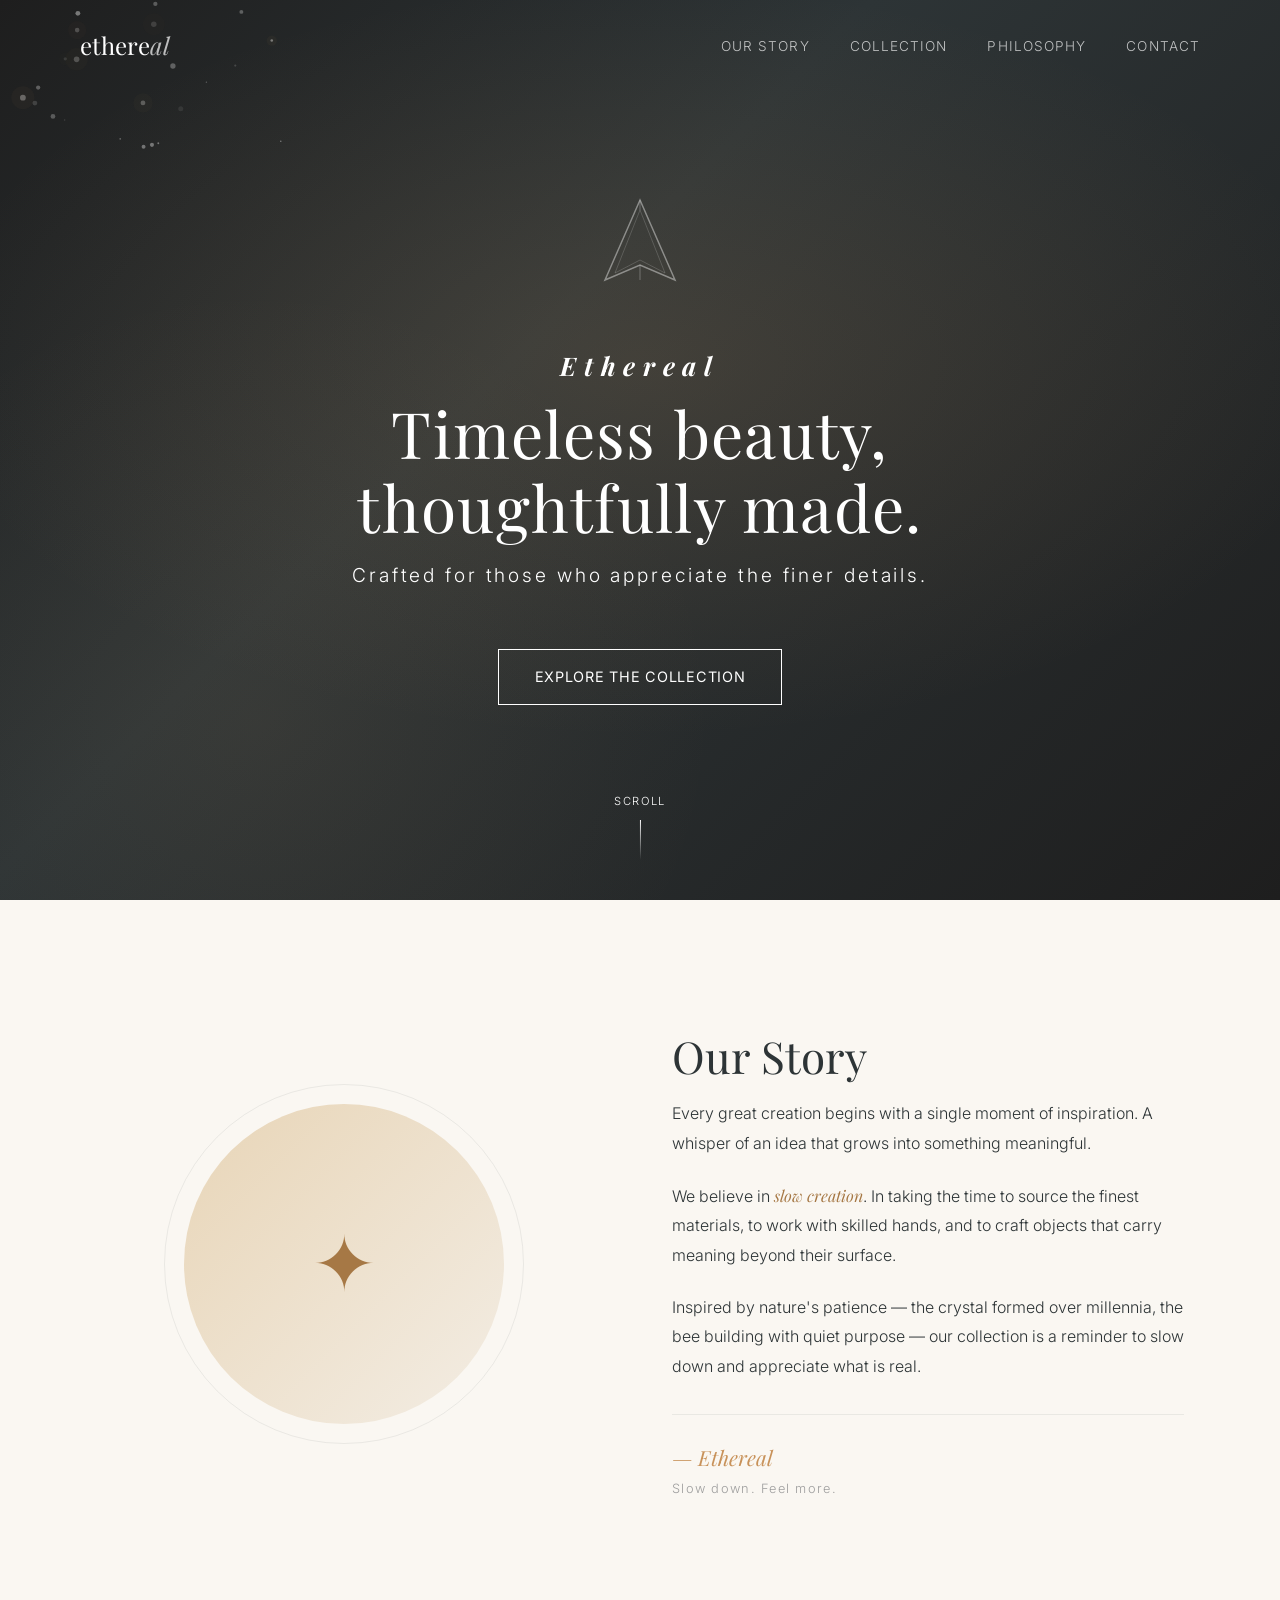
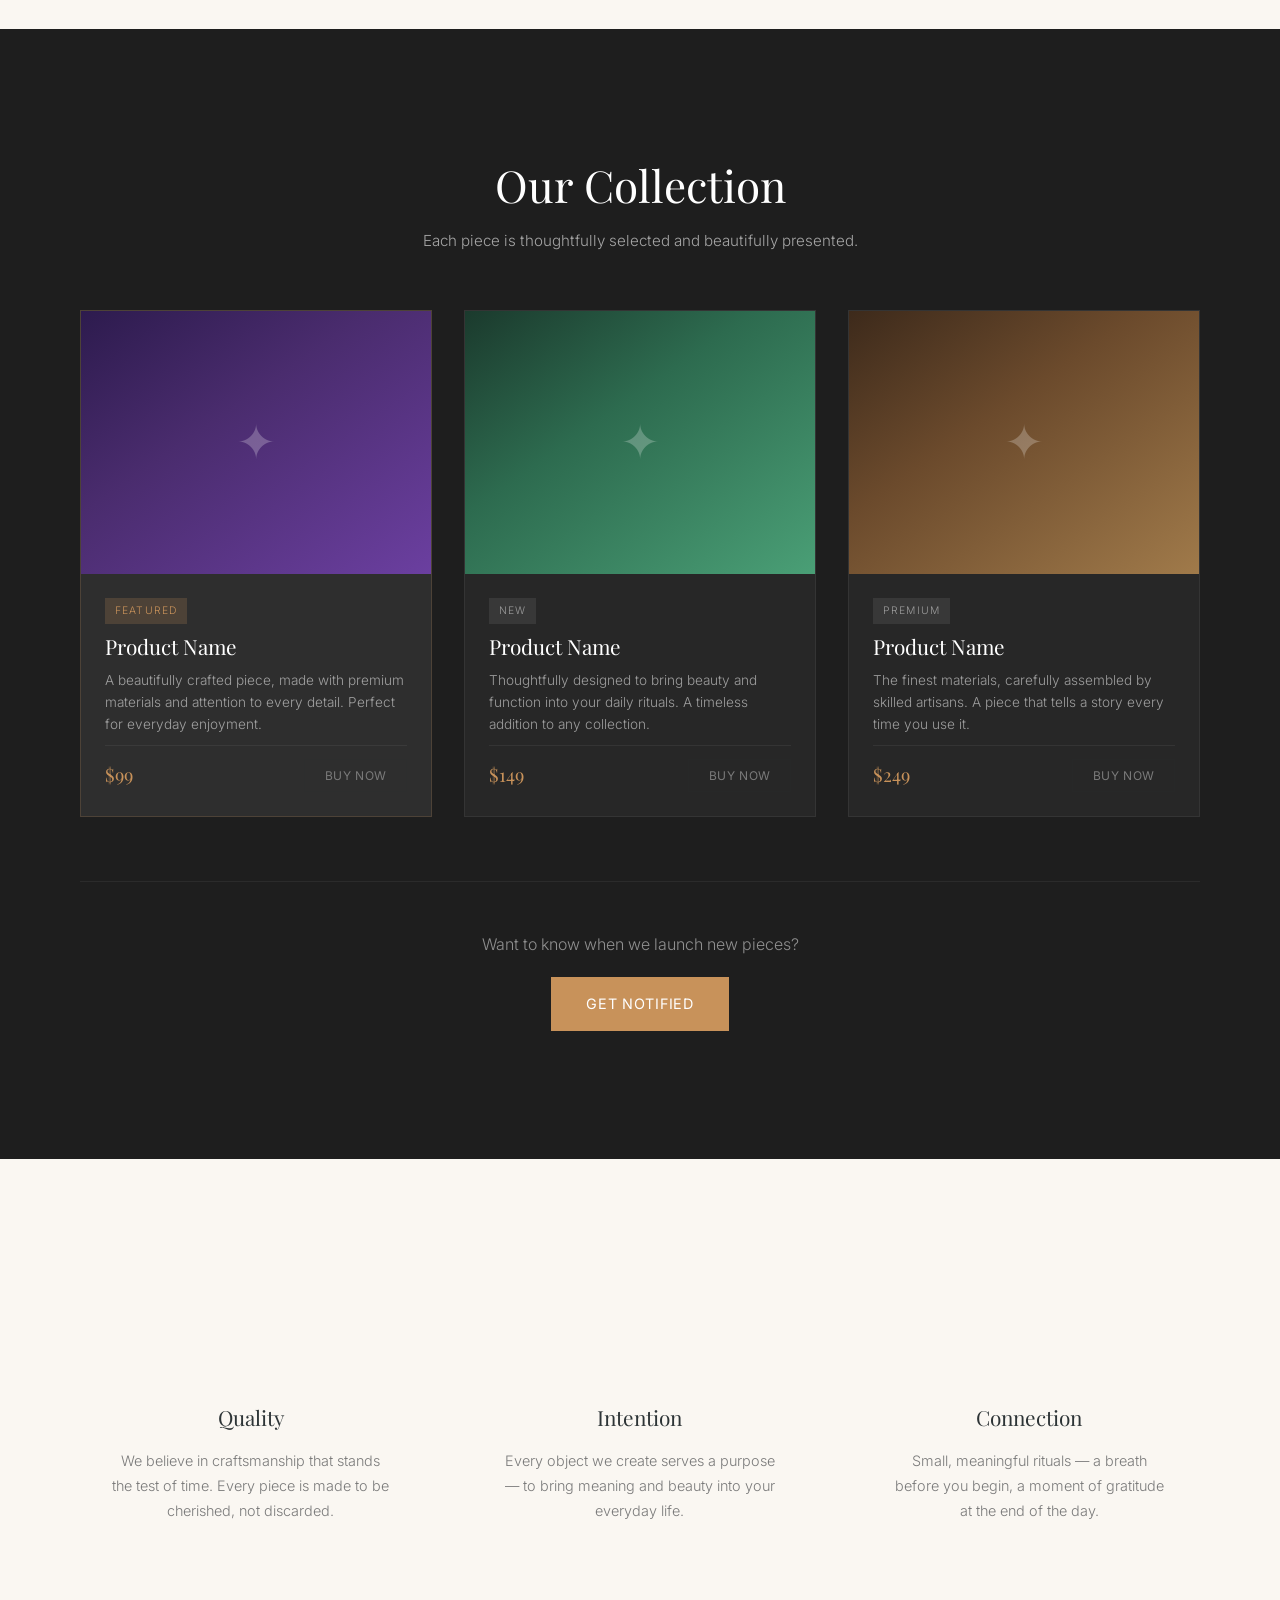
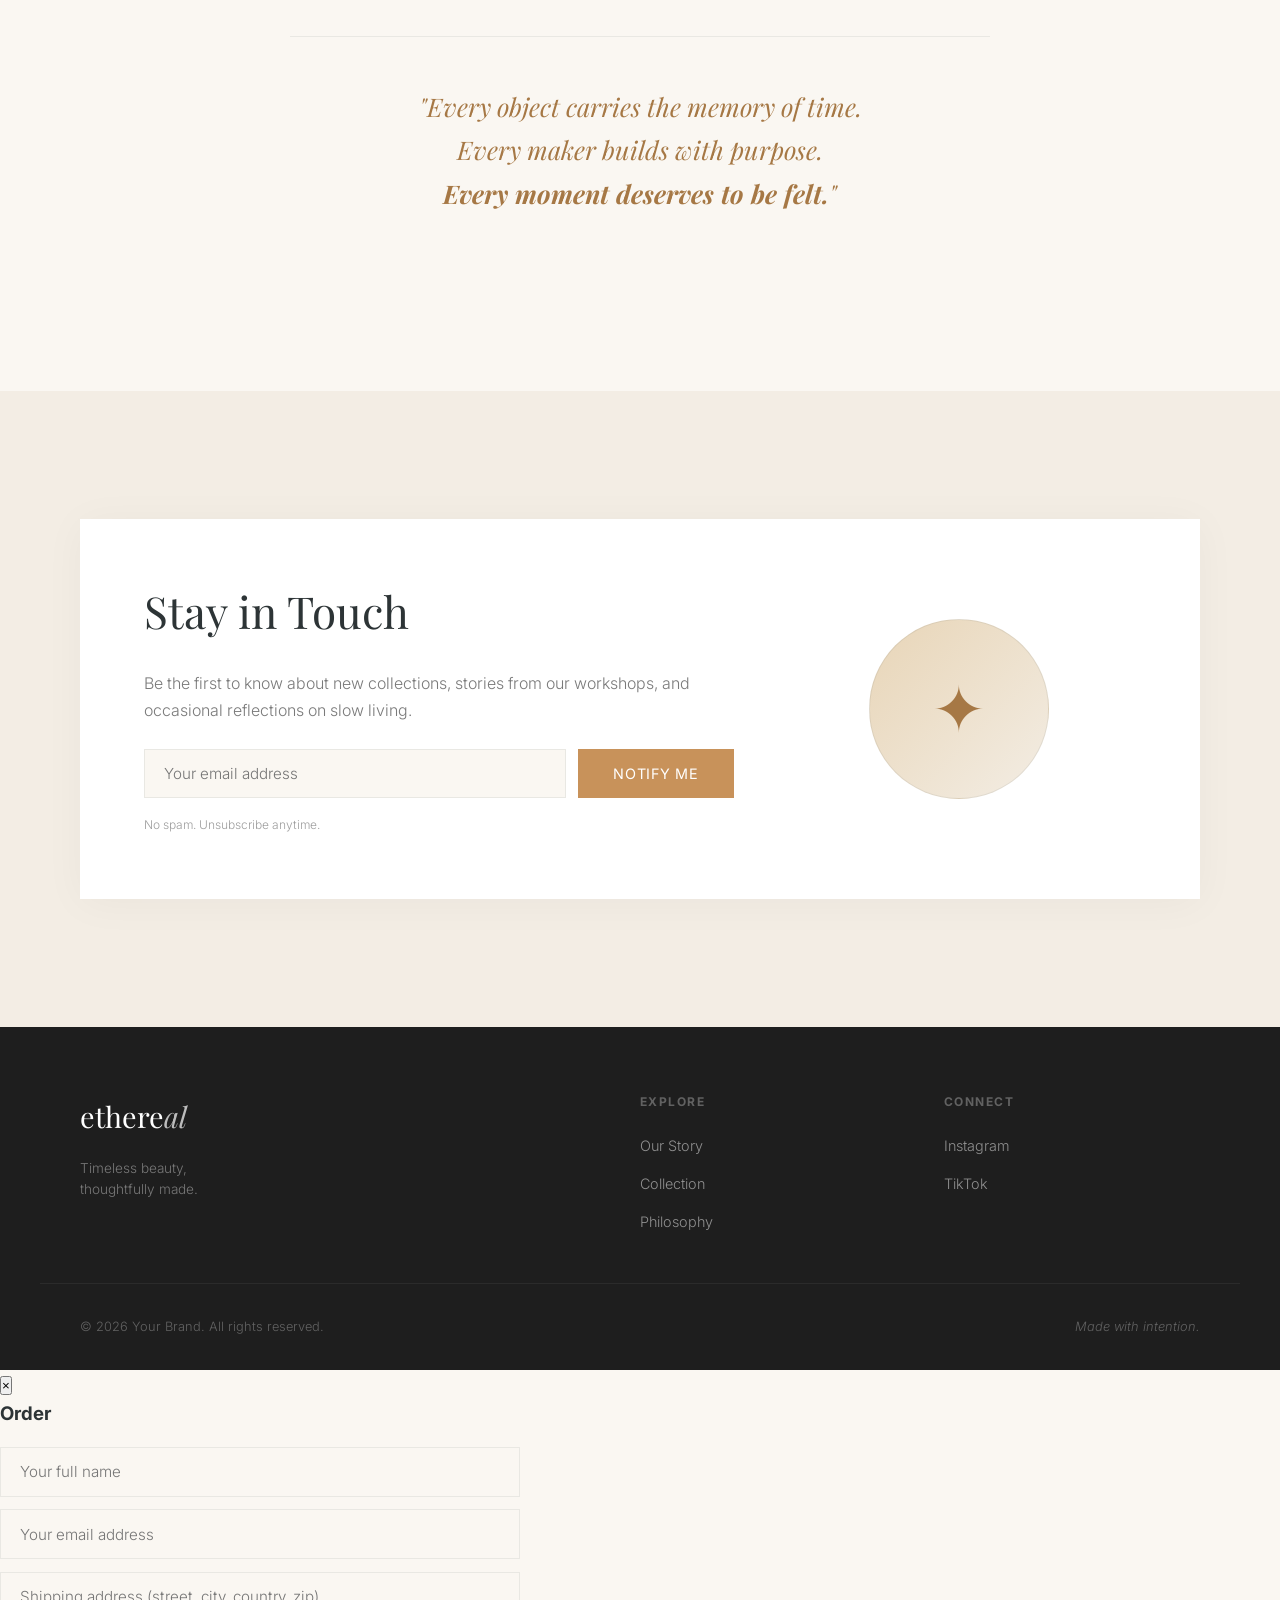
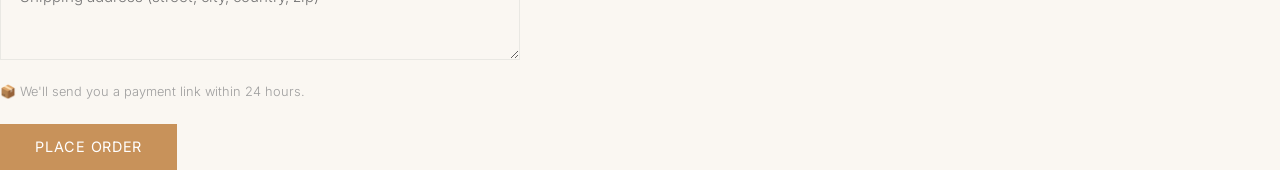
==== index.html @ 5b74b5a1 "Initial commit: Ethereal brand template - Premium single-page HTML template for mindful/luxury brand" ====
<!DOCTYPE html>
<!--
╔══════════════════════════════════════════════════════════════╗
║  ETHEREAL — Premium Brand Template                          ║
║  Design: Minimalist · Warm · Natural · Premium              ║
║  Animations: Floating particles · Reveal on scroll          ║
║              SVG stroke draw · Breathing glow                ║
║                                                              ║
║  HOW TO CUSTOMIZE:                                            ║
║  1. Open css/style.css → edit the :root variables           ║
║  2. Search "CUSTOMIZE" in this file for brand text          ║
║  3. Replace images in images/ directory                     ║
║  4. Deploy to any static host (GitHub Pages, Netlify, etc.) ║
║                                                              ║
║  Full documentation: documentation.html                      ║
╚══════════════════════════════════════════════════════════════╝
-->
<html lang="en">
<head>
  <meta charset="UTF-8" />
  <meta name="viewport" content="width=device-width, initial-scale=1.0" />
  <!-- ===== CUSTOMIZE: Meta ===== -->
  <meta name="description" content="Ethereal — Premium brand template for mindful, luxury, and lifestyle brands." />
  <title>Ethereal — Premium Brand Template</title>
  <link rel="preconnect" href="https://fonts.googleapis.com" />
  <link rel="preconnect" href="https://fonts.gstatic.com" crossorigin />
  <link href="https://fonts.googleapis.com/css2?family=Playfair+Display:ital,wght@0,400;0,600;1,400&family=Inter:wght@300;400;500&display=swap" rel="stylesheet" />
  <link rel="stylesheet" href="css/style.css" />
</head>
<body>

  <!-- ==================== NAV ==================== -->
  <nav class="nav" id="nav">
    <div class="nav__inner container">
      <!-- CUSTOMIZE: Brand name -->
      <a href="#" class="nav__logo">ethere<span class="nav__logo--ee">al</span></a>
      <button class="nav__toggle" id="navToggle" aria-label="Menu">
        <span></span><span></span><span></span>
      </button>
      <ul class="nav__links" id="navLinks">
        <!-- CUSTOMIZE: Nav links -->
        <li><a href="#story">Our Story</a></li>
        <li><a href="#products">Collection</a></li>
        <li><a href="#philosophy">Philosophy</a></li>
        <li><a href="#contact">Contact</a></li>
      </ul>
    </div>
  </nav>

  <!-- ==================== HERO ==================== -->
  <section class="hero" id="hero">
    <div class="hero__bg"></div>
    <canvas class="hero__particles" id="heroParticles"></canvas>
    <div class="hero__content container">
      <!-- CUSTOMIZE: Hero icon (SVG or emoji) -->
      <div class="hero__icon">
        <svg viewBox="0 0 80 100" width="80" height="100">
          <polygon points="40,5 75,85 40,70 5,85" fill="none" stroke="currentColor" stroke-width="1.5" opacity="0.6"/>
          <polygon points="40,15 65,78 40,65 15,78" fill="none" stroke="currentColor" stroke-width="0.8" opacity="0.3"/>
          <line x1="40" y1="5" x2="40" y2="15" stroke="currentColor" stroke-width="1" opacity="0.4"/>
          <line x1="40" y1="70" x2="40" y2="85" stroke="currentColor" stroke-width="1" opacity="0.4"/>
        </svg>
      </div>
      <h1 class="hero__title">
        <!-- CUSTOMIZE: Hero text -->
        <span class="hero__title--small">Ethereal</span>
        <span class="hero__title--large">Timeless beauty,<br/>thoughtfully made.</span>
        <span class="hero__title--sub">Crafted for those who appreciate the finer details.</span>
      </h1>
      <a href="#products" class="btn btn--outline hero__cta">Explore the collection</a>
    </div>
    <div class="hero__scroll">
      <span>Scroll</span>
      <div class="hero__scroll-line"></div>
    </div>
  </section>

  <!-- ==================== STORY ==================== -->
  <section class="story" id="story">
    <div class="container">
      <div class="story__grid">
        <div class="story__visual">
          <div class="story__shape">
            <div class="story__shape-inner">
              <span class="story__icon">✦</span>
            </div>
          </div>
        </div>
        <div class="story__text">
          <!-- CUSTOMIZE: Story section -->
          <h2 class="section-title">Our Story</h2>
          <p class="story__p">
            Every great creation begins with a single moment of inspiration.
            A whisper of an idea that grows into something meaningful.
          </p>
          <p class="story__p">
            We believe in <em>slow creation</em>. In taking the time to
            source the finest materials, to work with skilled hands, and
            to craft objects that carry meaning beyond their surface.
          </p>
          <p class="story__p">
            Inspired by nature's patience — the crystal formed over millennia,
            the bee building with quiet purpose — our collection is a
            reminder to slow down and appreciate what is real.
          </p>
          <div class="story__signature">
            <span class="story__sig-text">— Ethereal</span>
            <span class="story__sig-sub">Slow down. Feel more.</span>
          </div>
        </div>
      </div>
    </div>
  </section>

  <!-- ==================== PRODUCTS / COLLECTION ==================== -->
  <section class="products" id="products">
    <div class="container">
      <div class="products__header">
        <h2 class="section-title section-title--light">Our Collection</h2>
        <p class="products__intro">
          Each piece is thoughtfully selected and beautifully presented.
        </p>
      </div>

      <div class="products__grid">
        <!-- ===== CUSTOMIZE: Products ===== -->
        <!-- Product 1 -->
        <article class="product-card product-card--featured">
          <div class="product-card__visual">
            <div class="product-card__placeholder product-card__placeholder--1">
              <span class="product-card__placeholder-icon">✦</span>
            </div>
          </div>
          <div class="product-card__body">
            <span class="product-card__tag product-card__tag--featured">Featured</span>
            <h3 class="product-card__title">Product Name</h3>
            <p class="product-card__desc">
              A beautifully crafted piece, made with premium materials
              and attention to every detail. Perfect for everyday enjoyment.
            </p>
            <div class="product-card__footer">
              <span class="product-card__price">$99</span>
              <button class="btn btn--small btn--ghost buy-btn">Buy Now</button>
            </div>
          </div>
        </article>

        <!-- Product 2 -->
        <article class="product-card">
          <div class="product-card__visual">
            <div class="product-card__placeholder product-card__placeholder--2">
              <span class="product-card__placeholder-icon">✦</span>
            </div>
          </div>
          <div class="product-card__body">
            <span class="product-card__tag">New</span>
            <h3 class="product-card__title">Product Name</h3>
            <p class="product-card__desc">
              Thoughtfully designed to bring beauty and function
              into your daily rituals. A timeless addition to any collection.
            </p>
            <div class="product-card__footer">
              <span class="product-card__price">$149</span>
              <button class="btn btn--small btn--ghost buy-btn">Buy Now</button>
            </div>
          </div>
        </article>

        <!-- Product 3 -->
        <article class="product-card">
          <div class="product-card__visual">
            <div class="product-card__placeholder product-card__placeholder--3">
              <span class="product-card__placeholder-icon">✦</span>
            </div>
          </div>
          <div class="product-card__body">
            <span class="product-card__tag">Premium</span>
            <h3 class="product-card__title">Product Name</h3>
            <p class="product-card__desc">
              The finest materials, carefully assembled by skilled artisans.
              A piece that tells a story every time you use it.
            </p>
            <div class="product-card__footer">
              <span class="product-card__price">$249</span>
              <button class="btn btn--small btn--ghost buy-btn">Buy Now</button>
            </div>
          </div>
        </article>
      </div>

      <div class="products__cta">
        <p>Want to know when we launch new pieces?</p>
        <a href="#contact" class="btn btn--primary">Get notified</a>
      </div>
    </div>
  </section>

  <!-- ==================== PHILOSOPHY ==================== -->
  <section class="philosophy" id="philosophy">
    <div class="container">
      <div class="philosophy__grid">
        <!-- CUSTOMIZE: Philosophy items -->
        <div class="philosophy__item">
          <div class="philosophy__icon">
            <svg viewBox="0 0 48 48" width="48" height="48">
              <circle cx="24" cy="24" r="20" fill="none" stroke="currentColor" stroke-width="1"/>
              <path d="M24 12v12l8 8" fill="none" stroke="currentColor" stroke-width="1.5" stroke-linecap="round"/>
            </svg>
          </div>
          <h3 class="philosophy__title">Quality</h3>
          <p class="philosophy__text">
            We believe in craftsmanship that stands the test of time.
            Every piece is made to be cherished, not discarded.
          </p>
        </div>
        <div class="philosophy__item">
          <div class="philosophy__icon">
            <svg viewBox="0 0 48 48" width="48" height="48">
              <path d="M24 8C16 8 12 14 12 20c0 8 12 20 12 20s12-12 12-20c0-6-4-12-12-12z" fill="none" stroke="currentColor" stroke-width="1.5"/>
              <circle cx="24" cy="20" r="4" fill="none" stroke="currentColor" stroke-width="1"/>
            </svg>
          </div>
          <h3 class="philosophy__title">Intention</h3>
          <p class="philosophy__text">
            Every object we create serves a purpose — to bring meaning
            and beauty into your everyday life.
          </p>
        </div>
        <div class="philosophy__item">
          <div class="philosophy__icon">
            <svg viewBox="0 0 48 48" width="48" height="48">
              <path d="M12 36c0-6 4-10 12-18S36 18 36 24" fill="none" stroke="currentColor" stroke-width="1.5" stroke-linecap="round"/>
              <path d="M28 36h8v-8" fill="none" stroke="currentColor" stroke-width="1.5" stroke-linecap="round" stroke-linejoin="round"/>
            </svg>
          </div>
          <h3 class="philosophy__title">Connection</h3>
          <p class="philosophy__text">
            Small, meaningful rituals — a breath before you begin,
            a moment of gratitude at the end of the day.
          </p>
        </div>
      </div>

      <div class="philosophy__quote">
        <blockquote>
          "Every object carries the memory of time.<br/>
          Every maker builds with purpose.<br/>
          <strong>Every moment deserves to be felt.</strong>"
        </blockquote>
      </div>
    </div>
  </section>

  <!-- ==================== CONTACT ==================== -->
  <section class="contact" id="contact">
    <div class="container">
      <div class="contact__card">
        <div class="contact__content">
          <!-- CUSTOMIZE: Contact text -->
          <h2 class="section-title">Stay in Touch</h2>
          <p class="contact__text">
            Be the first to know about new collections, stories from our
            workshops, and occasional reflections on slow living.
          </p>
          <form class="contact__form" id="waitlistForm">
            <input
              type="email"
              id="emailInput"
              class="contact__input"
              placeholder="Your email address"
              required
              aria-label="Email address"
            />
            <button type="submit" class="btn btn--primary contact__btn">Notify me</button>
          </form>
          <p class="contact__privacy">
            No spam. Unsubscribe anytime.
          </p>
          <div class="contact__success" id="successMsg">
            Thank you! We'll be in touch.
          </div>
        </div>
        <div class="contact__visual">
          <div class="contact__circle"></div>
          <span class="contact__icon">✦</span>
        </div>
      </div>
    </div>
  </section>

  <!-- ==================== FOOTER ==================== -->
  <footer class="footer">
    <div class="container footer__inner">
      <div class="footer__brand">
        <!-- CUSTOMIZE: Footer brand -->
        <a href="#" class="nav__logo">ethere<span class="nav__logo--ee">al</span></a>
        <p class="footer__tagline">Timeless beauty,<br/>thoughtfully made.</p>
      </div>
      <div class="footer__links">
        <h4 class="footer__heading">Explore</h4>
        <ul>
          <li><a href="#story">Our Story</a></li>
          <li><a href="#products">Collection</a></li>
          <li><a href="#philosophy">Philosophy</a></li>
        </ul>
      </div>
      <div class="footer__social">
        <h4 class="footer__heading">Connect</h4>
        <ul>
          <li><a href="#" target="_blank">Instagram</a></li>
          <li><a href="#" target="_blank">TikTok</a></li>
        </ul>
      </div>
    </div>
    <div class="footer__bottom container">
      <p>&copy; 2026 Your Brand. All rights reserved.</p>
      <p class="footer__credit">Made with intention.</p>
    </div>
  </footer>

  <!-- Cursor glow (desktop only) -->
  <div class="cursor-glow" id="cursorGlow"></div>

  <script src="js/main.js"></script>
</body>
</html>
---- css/style.css ----
/* ============================================================
   ETHEREAL — Premium Brand Template
   Design: Minimalist · Warm · Natural · Premium
   ============================================================ */

/* ---------- Custom Properties ---------- */
:root {
  /* ===== CUSTOMIZE: Brand Colors ===== */
  --color-bg: #FAF7F2;
  --color-bg-alt: #F3EDE4;
  --color-bg-dark: #1E1E1E;
  --color-text: #2D3436;
  --color-text-light: #7A7A7A;
  --color-text-muted: #9E9E9E;
  --color-accent: #C8925A;
  --color-accent-light: #E8D5B7;
  --color-accent-dark: #A67845;
  --color-border: rgba(45, 52, 54, 0.08);
  --color-card-bg: #FFFFFF;

  /* ===== CUSTOMIZE: Typography ===== */
  --font-serif: 'Playfair Display', Georgia, serif;
  --font-sans: 'Inter', -apple-system, BlinkMacSystemFont, sans-serif;

  /* Spacing */
  --section-pad: clamp(4rem, 10vw, 8rem);

  /* Transitions */
  --ease-out: cubic-bezier(0.22, 1, 0.36, 1);
  --duration-slow: 0.8s;
  --duration-med: 0.5s;
}

/* ---------- Reset ---------- */
*, *::before, *::after {
  margin: 0;
  padding: 0;
  box-sizing: border-box;
}

html {
  scroll-behavior: smooth;
  -webkit-font-smoothing: antialiased;
  -moz-osx-font-smoothing: grayscale;
}

body {
  font-family: var(--font-sans);
  font-weight: 300;
  font-size: clamp(1rem, 1.1vw, 1.125rem);
  line-height: 1.75;
  color: var(--color-text);
  background: var(--color-bg);
  overflow-x: hidden;
}

img { max-width: 100%; display: block; }
a { color: inherit; text-decoration: none; }
ul { list-style: none; }

::selection {
  background: var(--color-accent-light);
  color: var(--color-text);
}

/* ---------- Container ---------- */
.container {
  width: 100%;
  max-width: 1200px;
  margin: 0 auto;
  padding: 0 clamp(1.25rem, 4vw, 2.5rem);
}

/* ---------- Typography ---------- */
.section-title {
  font-family: var(--font-serif);
  font-size: clamp(1.75rem, 3.5vw, 2.75rem);
  font-weight: 400;
  line-height: 1.25;
  margin-bottom: 1rem;
  color: var(--color-text);
}

.section-title--light {
  color: #fff;
}

/* ---------- Buttons ---------- */
.btn {
  display: inline-block;
  font-family: var(--font-sans);
  font-weight: 400;
  font-size: 0.9rem;
  letter-spacing: 0.05em;
  text-transform: uppercase;
  padding: 0.9rem 2.2rem;
  border: none;
  border-radius: 0;
  cursor: pointer;
  transition: all var(--duration-med) var(--ease-out);
  background: transparent;
  color: var(--color-text);
}

.btn--outline {
  border: 1px solid currentColor;
  color: #fff;
}
.btn--outline:hover {
  background: #fff;
  color: var(--color-text);
}

.btn--primary {
  background: var(--color-accent);
  color: #fff;
}
.btn--primary:hover {
  background: var(--color-accent-dark);
}

.btn--small {
  padding: 0.5rem 1.2rem;
  font-size: 0.75rem;
}

.btn--ghost {
  border: 1px solid var(--color-border);
  color: var(--color-text-light);
}
.btn--ghost:hover {
  border-color: var(--color-accent);
  color: var(--color-accent);
}

/* ============================================================
   NAV
   ============================================================ */
.nav {
  position: fixed;
  top: 0;
  left: 0;
  width: 100%;
  z-index: 1000;
  padding: 1.5rem 0;
  transition: background var(--duration-med) var(--ease-out), padding var(--duration-med) var(--ease-out);
}
.nav--scrolled {
  background: rgba(250, 247, 242, 0.92);
  backdrop-filter: blur(12px);
  -webkit-backdrop-filter: blur(12px);
  padding: 0.8rem 0;
  border-bottom: 1px solid var(--color-border);
}

.nav__inner {
  display: flex;
  align-items: center;
  justify-content: space-between;
}

.nav__logo {
  font-family: var(--font-serif);
  font-size: 1.5rem;
  font-weight: 400;
  color: #fff;
  transition: color var(--duration-med) var(--ease-out);
}
.nav--scrolled .nav__logo {
  color: var(--color-text);
}

.nav__logo--ee {
  font-style: italic;
  opacity: 0.7;
}

.nav__toggle {
  display: none;
  flex-direction: column;
  gap: 5px;
  background: none;
  border: none;
  cursor: pointer;
  padding: 4px;
}
.nav__toggle span {
  display: block;
  width: 24px;
  height: 1.5px;
  background: #fff;
  transition: all 0.3s var(--ease-out);
}
.nav--scrolled .nav__toggle span {
  background: var(--color-text);
}

.nav__links {
  display: flex;
  gap: 2.5rem;
}
.nav__links a {
  font-size: 0.85rem;
  letter-spacing: 0.08em;
  text-transform: uppercase;
  color: rgba(255, 255, 255, 0.7);
  transition: color var(--duration-med) var(--ease-out);
  position: relative;
}
.nav__links a::after {
  content: '';
  position: absolute;
  bottom: -4px;
  left: 0;
  width: 0;
  height: 1px;
  background: var(--color-accent);
  transition: width 0.4s var(--ease-out);
}
.nav__links a:hover {
  color: #fff;
}
.nav__links a:hover::after {
  width: 100%;
}
.nav--scrolled .nav__links a {
  color: var(--color-text-light);
}
.nav--scrolled .nav__links a:hover {
  color: var(--color-text);
}

/* ============================================================
   HERO
   ============================================================ */
.hero {
  position: relative;
  height: 100vh;
  min-height: 600px;
  display: flex;
  align-items: center;
  justify-content: center;
  color: #fff;
  overflow: hidden;
}

.hero__bg {
  position: absolute;
  inset: 0;
  background:
    radial-gradient(ellipse 80% 60% at 50% 40%, rgba(200, 146, 90, 0.15) 0%, transparent 70%),
    radial-gradient(ellipse 60% 80% at 20% 80%, rgba(200, 146, 90, 0.08) 0%, transparent 60%),
    linear-gradient(135deg, #1E1E1E 0%, #2D3436 40%, #1E1E1E 100%);
  z-index: 0;
}

.hero__bg::before {
  content: '';
  position: absolute;
  inset: 0;
  background:
    radial-gradient(1px 1px at 20% 30%, rgba(255,255,255,0.15) 50%, transparent 50%),
    radial-gradient(1px 1px at 70% 20%, rgba(255,255,255,0.1) 50%, transparent 50%),
    radial-gradient(1px 1px at 40% 70%, rgba(255,255,255,0.1) 50%, transparent 50%),
    radial-gradient(1px 1px at 80% 60%, rgba(255,255,255,0.08) 50%, transparent 50%),
    radial-gradient(1px 1px at 10% 85%, rgba(255,255,255,0.08) 50%, transparent 50%);
  background-size: 200px 200px;
}

.hero__content {
  position: relative;
  z-index: 1;
  text-align: center;
  display: flex;
  flex-direction: column;
  align-items: center;
  gap: 1.5rem;
}

.hero__icon {
  margin-bottom: 1rem;
  opacity: 0.7;
  animation: float 6s ease-in-out infinite;
}

@keyframes float {
  0%, 100% { transform: translateY(0); }
  50% { transform: translateY(-12px); }
}

.hero__title {
  display: flex;
  flex-direction: column;
  align-items: center;
  gap: 0.5rem;
}

.hero__title--small {
  font-family: var(--font-serif);
  font-size: clamp(1.2rem, 2vw, 1.8rem);
  font-style: italic;
  opacity: 0.6;
  letter-spacing: 0.3em;
}

.hero__title--large {
  font-family: var(--font-serif);
  font-size: clamp(2rem, 5vw, 4rem);
  font-weight: 400;
  line-height: 1.15;
  letter-spacing: 0.02em;
}

.hero__title--sub {
  font-size: clamp(1rem, 1.5vw, 1.2rem);
  font-weight: 300;
  opacity: 0.6;
  letter-spacing: 0.15em;
  margin-top: 0.5rem;
}

.hero__cta {
  margin-top: 2rem;
}

.hero__scroll {
  position: absolute;
  bottom: 2.5rem;
  left: 50%;
  transform: translateX(-50%);
  display: flex;
  flex-direction: column;
  align-items: center;
  gap: 0.5rem;
  font-size: 0.7rem;
  letter-spacing: 0.15em;
  text-transform: uppercase;
  opacity: 0.4;
}

.hero__scroll-line {
  width: 1px;
  height: 40px;
  background: linear-gradient(to bottom, #fff, transparent);
  animation: scrollPulse 2s ease-in-out infinite;
}

@keyframes scrollPulse {
  0%, 100% { opacity: 1; }
  50% { opacity: 0.3; }
}

/* ============================================================
   STORY
   ============================================================ */
.story {
  padding: var(--section-pad) 0;
  background: var(--color-bg);
}

.story__grid {
  display: grid;
  grid-template-columns: 1fr 1fr;
  gap: 4rem;
  align-items: center;
}

.story__visual {
  display: flex;
  justify-content: center;
  align-items: center;
}

.story__shape {
  width: clamp(200px, 25vw, 320px);
  height: clamp(200px, 25vw, 320px);
  border-radius: 50%;
  background: linear-gradient(135deg, var(--color-accent-light), var(--color-bg-alt));
  display: flex;
  align-items: center;
  justify-content: center;
  position: relative;
}

.story__shape::before {
  content: '';
  position: absolute;
  inset: -20px;
  border-radius: 50%;
  border: 1px solid var(--color-border);
}

.story__shape-inner {
  text-align: center;
}

.story__icon {
  font-size: clamp(4rem, 6vw, 6rem);
  display: block;
  animation: float 5s ease-in-out infinite;
  color: var(--color-accent-dark);
}

.story__text {
  padding-right: 1rem;
}

.story__p {
  margin-bottom: 1.4rem;
  font-weight: 300;
  line-height: 1.85;
  color: var(--color-text);
}

.story__p em {
  font-family: var(--font-serif);
  font-style: italic;
  color: var(--color-accent-dark);
}

.story__signature {
  margin-top: 2rem;
  padding-top: 1.5rem;
  border-top: 1px solid var(--color-border);
  display: flex;
  flex-direction: column;
  gap: 0.2rem;
}

.story__sig-text {
  font-family: var(--font-serif);
  font-size: 1.3rem;
  font-style: italic;
  color: var(--color-accent);
}

.story__sig-sub {
  font-size: 0.8rem;
  color: var(--color-text-muted);
  letter-spacing: 0.1em;
}

/* ============================================================
   PRODUCTS / COLLECTION
   ============================================================ */
.products {
  padding: var(--section-pad) 0;
  background: var(--color-bg-dark);
  color: #fff;
}

.products__header {
  text-align: center;
  margin-bottom: 3.5rem;
}

.products__intro {
  max-width: 520px;
  margin: 0 auto;
  font-weight: 300;
  color: rgba(255,255,255,0.6);
  font-size: clamp(0.95rem, 1.1vw, 1.05rem);
}

.products__grid {
  display: grid;
  grid-template-columns: repeat(3, 1fr);
  gap: 2rem;
}

/* ---------- Product Card ---------- */
.product-card {
  background: rgba(255, 255, 255, 0.04);
  border: 1px solid rgba(255, 255, 255, 0.06);
  transition: transform 0.6s var(--ease-out), box-shadow 0.6s var(--ease-out);
  display: flex;
  flex-direction: column;
}

.product-card:hover {
  transform: translateY(-6px);
  box-shadow: 0 20px 60px rgba(0, 0, 0, 0.3);
}

.product-card--featured {
  background: rgba(255, 255, 255, 0.07);
  border-color: rgba(200, 146, 90, 0.2);
}

.product-card__visual {
  position: relative;
  aspect-ratio: 4 / 3;
  overflow: hidden;
  display: flex;
  align-items: center;
  justify-content: center;
}
.product-card__visual img {
  width: 100%;
  height: 100%;
  object-fit: cover;
  transition: transform 0.6s var(--ease-out), filter 0.6s var(--ease-out);
}
.product-card:hover .product-card__visual img {
  transform: scale(1.08);
  filter: brightness(1.05);
}

/* Placeholder gradients when no product image is set */
.product-card__placeholder {
  width: 100%;
  height: 100%;
  display: flex;
  align-items: center;
  justify-content: center;
}
.product-card__placeholder--1 {
  background: linear-gradient(145deg, #2D1B4E 0%, #4A2C6E 40%, #6B3FA0 100%);
}
.product-card__placeholder--2 {
  background: linear-gradient(145deg, #1B3A2D 0%, #2D6B4F 40%, #4A9F76 100%);
}
.product-card__placeholder--3 {
  background: linear-gradient(145deg, #3D2A1B 0%, #6B4A2C 40%, #A07A4A 100%);
}

.product-card__placeholder-icon {
  font-size: 3rem;
  opacity: 0.4;
  color: rgba(255,255,255,0.6);
}

.product-card__body {
  padding: 1.5rem;
  display: flex;
  flex-direction: column;
  gap: 0.6rem;
  flex: 1;
}

.product-card__tag {
  display: inline-block;
  font-size: 0.65rem;
  letter-spacing: 0.12em;
  text-transform: uppercase;
  padding: 0.25rem 0.6rem;
  background: rgba(255,255,255,0.08);
  color: rgba(255,255,255,0.5);
  align-self: flex-start;
}

.product-card__tag--featured {
  background: rgba(200, 146, 90, 0.2);
  color: var(--color-accent);
}

.product-card__title {
  font-family: var(--font-serif);
  font-size: 1.3rem;
  font-weight: 400;
  line-height: 1.3;
}

.product-card__desc {
  font-size: 0.85rem;
  line-height: 1.6;
  color: rgba(255,255,255,0.55);
  font-weight: 300;
  flex: 1;
}

.product-card__footer {
  display: flex;
  align-items: center;
  justify-content: space-between;
  padding-top: 0.8rem;
  border-top: 1px solid rgba(255,255,255,0.06);
}

.product-card__price {
  font-family: var(--font-serif);
  font-size: 1.15rem;
  color: var(--color-accent);
}

/* ---------- Products CTA ---------- */
.products__cta {
  text-align: center;
  margin-top: 4rem;
  padding-top: 3rem;
  border-top: 1px solid rgba(255,255,255,0.06);
}

.products__cta p {
  margin-bottom: 1.2rem;
  font-weight: 300;
  color: rgba(255,255,255,0.5);
}

/* ============================================================
   PHILOSOPHY
   ============================================================ */
.philosophy {
  padding: var(--section-pad) 0;
  background: var(--color-bg);
}

.philosophy__grid {
  display: grid;
  grid-template-columns: repeat(3, 1fr);
  gap: 3rem;
  margin-bottom: 5rem;
}

.philosophy__item {
  text-align: center;
  padding: 2rem;
}

.philosophy__icon {
  color: var(--color-accent);
  margin-bottom: 1.5rem;
  display: inline-block;
}

.philosophy__title {
  font-family: var(--font-serif);
  font-size: 1.3rem;
  font-weight: 400;
  margin-bottom: 0.8rem;
}

.philosophy__text {
  font-size: 0.9rem;
  color: var(--color-text-light);
  line-height: 1.75;
  font-weight: 300;
}

.philosophy__quote {
  max-width: 700px;
  margin: 0 auto;
  text-align: center;
  padding: 3rem 2rem;
  border-top: 1px solid var(--color-border);
}

.philosophy__quote blockquote {
  font-family: var(--font-serif);
  font-size: clamp(1.2rem, 2vw, 1.7rem);
  line-height: 1.7;
  font-weight: 400;
  font-style: italic;
  color: var(--color-accent-dark);
}

/* ============================================================
   CONTACT
   ============================================================ */
.contact {
  padding: var(--section-pad) 0;
  background: var(--color-bg-alt);
}

.contact__card {
  display: grid;
  grid-template-columns: 1fr 0.6fr;
  gap: 3rem;
  align-items: center;
  background: #fff;
  padding: clamp(2rem, 5vw, 4rem);
  box-shadow: 0 4px 40px rgba(0,0,0,0.04);
}

.contact__content {
  display: flex;
  flex-direction: column;
  gap: 1rem;
}

.contact__text {
  font-weight: 300;
  color: var(--color-text-light);
  line-height: 1.7;
}

.contact__form {
  display: flex;
  gap: 0.75rem;
  margin-top: 0.5rem;
}

.contact__input {
  flex: 1;
  padding: 0.9rem 1.2rem;
  border: 1px solid var(--color-border);
  background: var(--color-bg);
  font-family: var(--font-sans);
  font-size: 0.95rem;
  font-weight: 300;
  color: var(--color-text);
  outline: none;
  transition: border-color var(--duration-med) var(--ease-out);
}

.contact__input:focus {
  border-color: var(--color-accent);
}

.contact__btn {
  flex-shrink: 0;
}

.contact__privacy {
  font-size: 0.75rem;
  color: var(--color-text-muted);
}

.contact__success {
  display: none;
  padding: 0.8rem 1rem;
  background: #E8F5E9;
  color: #2E7D32;
  font-size: 0.9rem;
  border-radius: 0;
}

.contact__visual {
  display: flex;
  flex-direction: column;
  align-items: center;
  justify-content: center;
  position: relative;
}

.contact__circle {
  width: clamp(120px, 15vw, 180px);
  height: clamp(120px, 15vw, 180px);
  border-radius: 50%;
  background: linear-gradient(135deg, var(--color-accent-light), var(--color-bg-alt));
  border: 1px solid var(--color-border);
}

.contact__icon {
  position: absolute;
  font-size: clamp(3rem, 5vw, 4.5rem);
  animation: float 5s ease-in-out infinite;
  color: var(--color-accent-dark);
}

/* ============================================================
   FOOTER
   ============================================================ */
.footer {
  background: var(--color-bg-dark);
  color: rgba(255, 255, 255, 0.7);
  padding: 4rem 0 2rem;
}

.footer__inner {
  display: grid;
  grid-template-columns: 2fr 1fr 1fr;
  gap: 3rem;
  padding-bottom: 3rem;
  border-bottom: 1px solid rgba(255,255,255,0.06);
}

.footer__brand .nav__logo {
  color: #fff;
  font-size: 1.8rem;
}

.footer__tagline {
  margin-top: 1rem;
  font-size: 0.85rem;
  font-weight: 300;
  line-height: 1.6;
  color: rgba(255,255,255,0.4);
}

.footer__heading {
  font-size: 0.75rem;
  letter-spacing: 0.12em;
  text-transform: uppercase;
  margin-bottom: 1.2rem;
  color: rgba(255,255,255,0.3);
}

.footer__links ul,
.footer__social ul {
  display: flex;
  flex-direction: column;
  gap: 0.6rem;
}

.footer__links a,
.footer__social a {
  font-size: 0.9rem;
  font-weight: 300;
  color: rgba(255,255,255,0.5);
  transition: color var(--duration-med) var(--ease-out);
}

.footer__links a:hover,
.footer__social a:hover {
  color: var(--color-accent);
}

.footer__bottom {
  display: flex;
  justify-content: space-between;
  padding-top: 2rem;
  font-size: 0.8rem;
  color: rgba(255,255,255,0.3);
  font-weight: 300;
}

.footer__credit {
  font-style: italic;
}

/* ============================================================
   ANIMATIONS — Ethereal Signature Motion
   ============================================================ */

/* ---------- 1. Hero Particle Canvas ---------- */
.hero__particles {
  position: absolute;
  inset: 0;
  z-index: 1;
  pointer-events: none;
}

/* ---------- 2. Hero Text Stagger Entrance ---------- */
.hero__icon {
  opacity: 0;
  animation: iconEntrance 0.8s var(--ease-out) 0.1s forwards,
             float 6s ease-in-out 1s infinite;
}

@keyframes iconEntrance {
  from {
    opacity: 0;
    transform: scale(0.6) rotate(-15deg);
  }
  to {
    opacity: 0.7;
    transform: scale(1) rotate(0deg);
  }
}

.hero__title--small {
  opacity: 0;
  animation: fadeUp 0.9s var(--ease-out) 0.3s forwards;
}
.hero__title--large {
  opacity: 0;
  animation: fadeUp 1s var(--ease-out) 0.6s forwards;
}
.hero__title--sub {
  opacity: 0;
  animation: fadeUp 0.9s var(--ease-out) 1.0s forwards;
}
.hero__cta {
  opacity: 0;
  animation: fadeUp 0.9s var(--ease-out) 1.4s forwards;
}
.hero__scroll {
  opacity: 0;
  animation: fadeIn 1s ease-out 2s forwards;
}

@keyframes fadeUp {
  from {
    opacity: 0;
    transform: translateY(24px);
  }
  to {
    opacity: 1;
    transform: translateY(0);
  }
}
@keyframes fadeIn {
  from { opacity: 0; }
  to { opacity: 1; }
}

/* ---------- 3. Story Icon Float ---------- */
.story__icon {
  animation: iconFloat 5s ease-in-out infinite;
  display: inline-block;
}

/* ---------- 4. Product Card Shimmer ---------- */
.product-card__visual::after {
  content: '';
  position: absolute;
  inset: 0;
  background: linear-gradient(
    110deg,
    transparent 25%,
    rgba(255, 255, 255, 0.06) 40%,
    rgba(255, 255, 255, 0.12) 50%,
    rgba(255, 255, 255, 0.06) 60%,
    transparent 75%
  );
  transform: translateX(-110%);
  transition: transform 0.9s var(--ease-out);
  pointer-events: none;
  z-index: 1;
}

.product-card:hover .product-card__visual::after {
  transform: translateX(110%);
}

/* Night shimmer: slow auto-shimmer on featured card */
.product-card--featured .product-card__visual::after {
  animation: shimmerSweep 6s ease-in-out infinite;
  transform: translateX(-110%);
}

@keyframes shimmerSweep {
  0%, 85%, 100% { transform: translateX(-110%); }
  92% { transform: translateX(110%); }
}

/* Ensure images stay below shimmer overlay */
.product-card__visual img {
  position: relative;
  z-index: 0;
}

/* ---------- 5. Philosophy SVG Stroke Draw ---------- */
.philosophy__icon svg path,
.philosophy__icon svg circle {
  stroke-dasharray: 500;
  stroke-dashoffset: 500;
  transition: stroke-dashoffset 1.6s var(--ease-out);
}

.philosophy__icon svg polygon {
  stroke-dasharray: 500;
  stroke-dashoffset: 500;
  transition: stroke-dashoffset 1.6s var(--ease-out);
}

.philosophy__icon--drawn svg path,
.philosophy__icon--drawn svg circle,
.philosophy__icon--drawn svg polygon {
  stroke-dashoffset: 0;
}

/* Stagger delays for each item */
.philosophy__item:nth-child(1) .philosophy__icon svg path,
.philosophy__item:nth-child(1) .philosophy__icon svg circle {
  transition-delay: 0s;
}
.philosophy__item:nth-child(2) .philosophy__icon svg path,
.philosophy__item:nth-child(2) .philosophy__icon svg circle {
  transition-delay: 0.2s;
}
.philosophy__item:nth-child(3) .philosophy__icon svg path,
.philosophy__item:nth-child(3) .philosophy__icon svg circle {
  transition-delay: 0.4s;
}

/* ---------- 6. Contact Breathing Circle ---------- */
.contact__circle {
  animation: breathe 4.5s ease-in-out infinite;
}

@keyframes breathe {
  0%, 100% {
    transform: scale(1);
    box-shadow: 0 0 0 0 rgba(200, 146, 90, 0);
  }
  50% {
    transform: scale(1.06);
    box-shadow: 0 0 40px 10px rgba(200, 146, 90, 0.08);
  }
}

/* ---------- 7. Cursor Glow (Desktop) ---------- */
.cursor-glow {
  position: fixed;
  width: 320px;
  height: 320px;
  border-radius: 50%;
  background: radial-gradient(circle at center, rgba(200, 146, 90, 0.08) 0%, transparent 70%);
  pointer-events: none;
  z-index: 9999;
  transform: translate(-50%, -50%);
  transition: left 0.08s linear, top 0.08s linear, opacity 0.4s ease;
  opacity: 0;
  will-change: left, top;
}

/* Hide cursor glow on touch devices */
@media (hover: none) and (pointer: coarse) {
  .cursor-glow {
    display: none;
  }
}

/* ---------- Enhanced Reveal ---------- */
.reveal {
  opacity: 0;
  transform: translateY(30px);
  transition: opacity 0.8s var(--ease-out), transform 0.8s var(--ease-out);
}

.reveal--visible {
  opacity: 1;
  transform: translateY(0);
}

/* ---------- Scrollbar subtle styling ---------- */
::-webkit-scrollbar {
  width: 6px;
}
::-webkit-scrollbar-track {
  background: var(--color-bg);
}
::-webkit-scrollbar-thumb {
  background: var(--color-accent-light);
  border-radius: 3px;
}
::-webkit-scrollbar-thumb:hover {
  background: var(--color-accent);
}

/* ============================================================
   RESPONSIVE
   ============================================================ */
@media (max-width: 900px) {
  .story__grid {
    grid-template-columns: 1fr;
    gap: 2.5rem;
  }

  .story__visual {
    order: -1;
  }

  .products__grid {
    grid-template-columns: 1fr;
    gap: 1.5rem;
    max-width: 480px;
    margin: 0 auto;
  }

  .philosophy__grid {
    grid-template-columns: 1fr;
    gap: 0;
  }

  .contact__card {
    grid-template-columns: 1fr;
  }

  .contact__visual {
    display: none;
  }

  .footer__inner {
    grid-template-columns: 1fr;
    gap: 2rem;
  }

  .footer__bottom {
    flex-direction: column;
    gap: 0.5rem;
  }
}

@media (max-width: 640px) {
  .nav__toggle {
    display: flex;
  }

  .nav__links {
    position: fixed;
    top: 0;
    right: -100%;
    width: 70%;
    max-width: 320px;
    height: 100vh;
    background: var(--color-bg-dark);
    flex-direction: column;
    padding: 6rem 2.5rem 2rem;
    gap: 1.5rem;
    transition: right 0.5s var(--ease-out);
    z-index: -1;
  }

  .nav__links--open {
    right: 0;
  }

  .nav__links a {
    color: rgba(255,255,255,0.7) !important;
    font-size: 1.1rem;
  }
  .nav__links a:hover {
    color: #fff !important;
  }

  .nav--scrolled .nav__links a {
    color: rgba(255,255,255,0.7) !important;
  }

  .contact__form {
    flex-direction: column;
  }

  .hero__cta {
    margin-top: 1.5rem;
  }
}
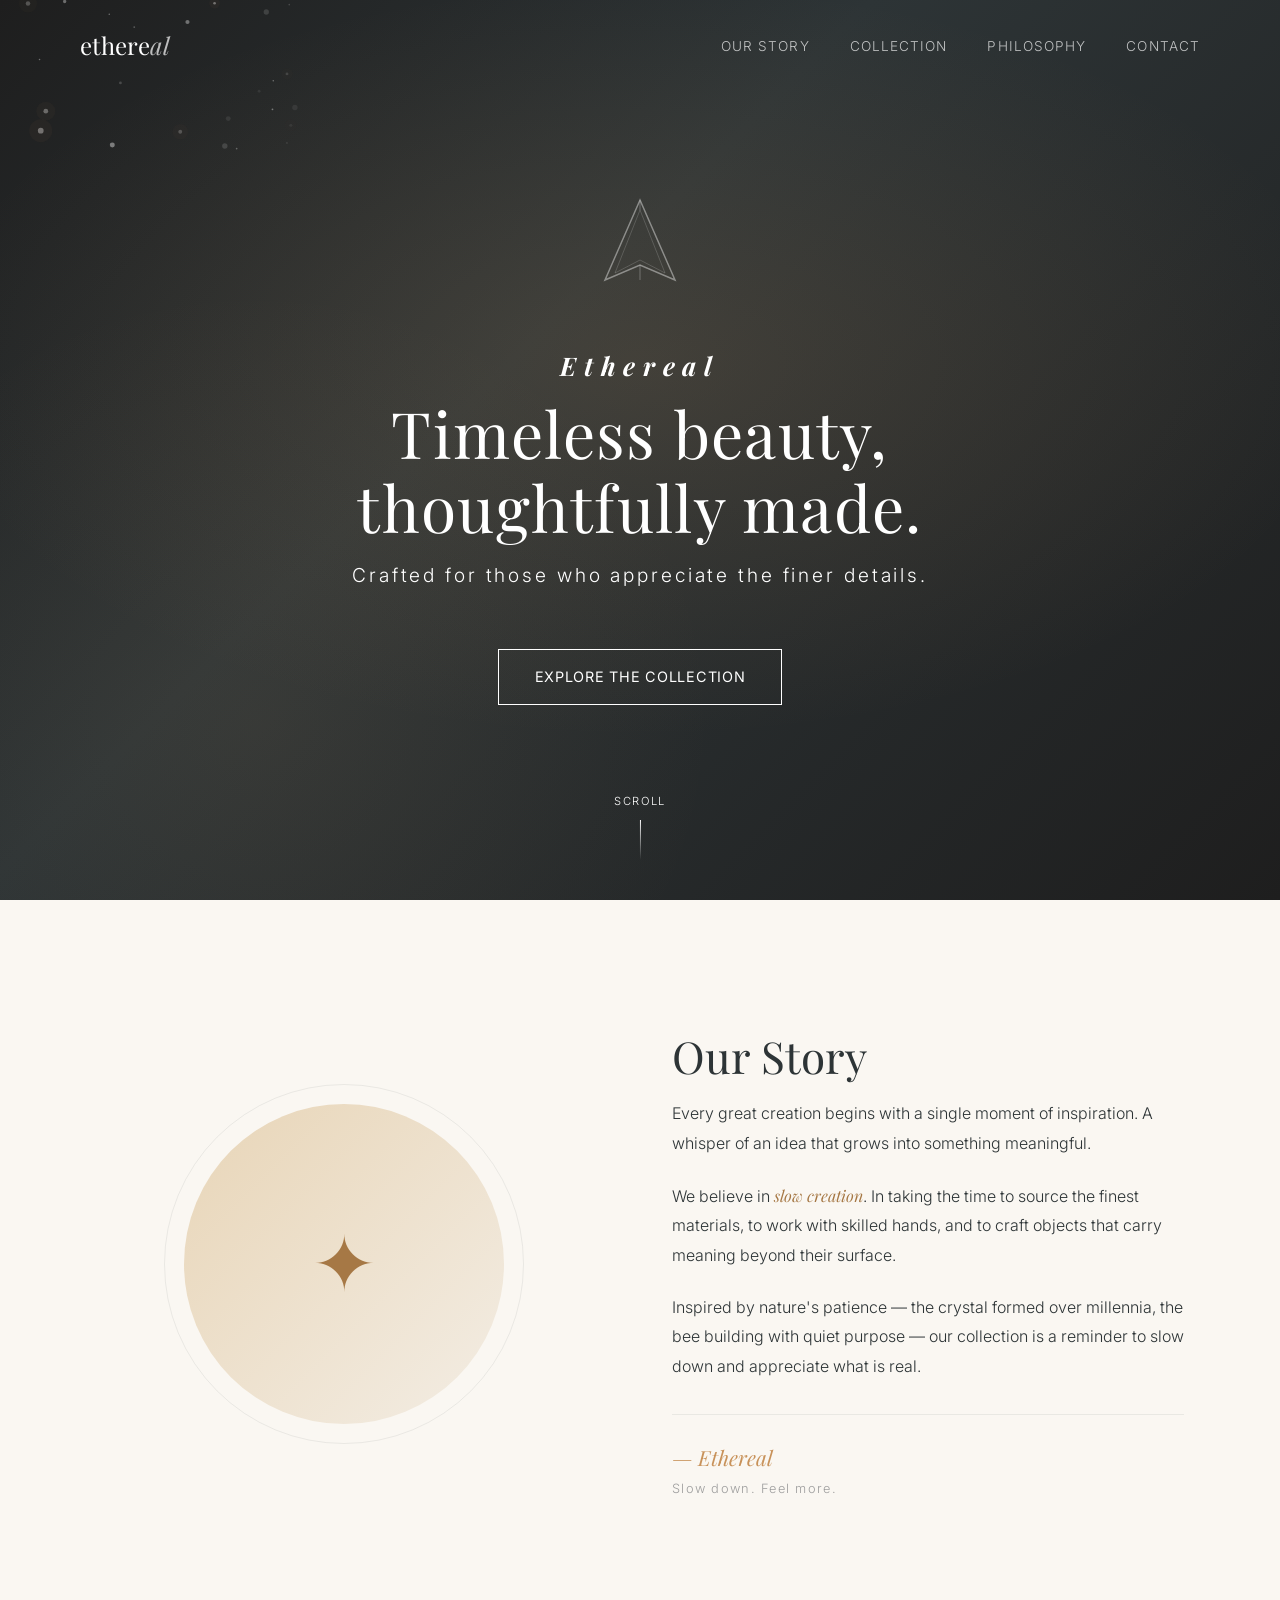
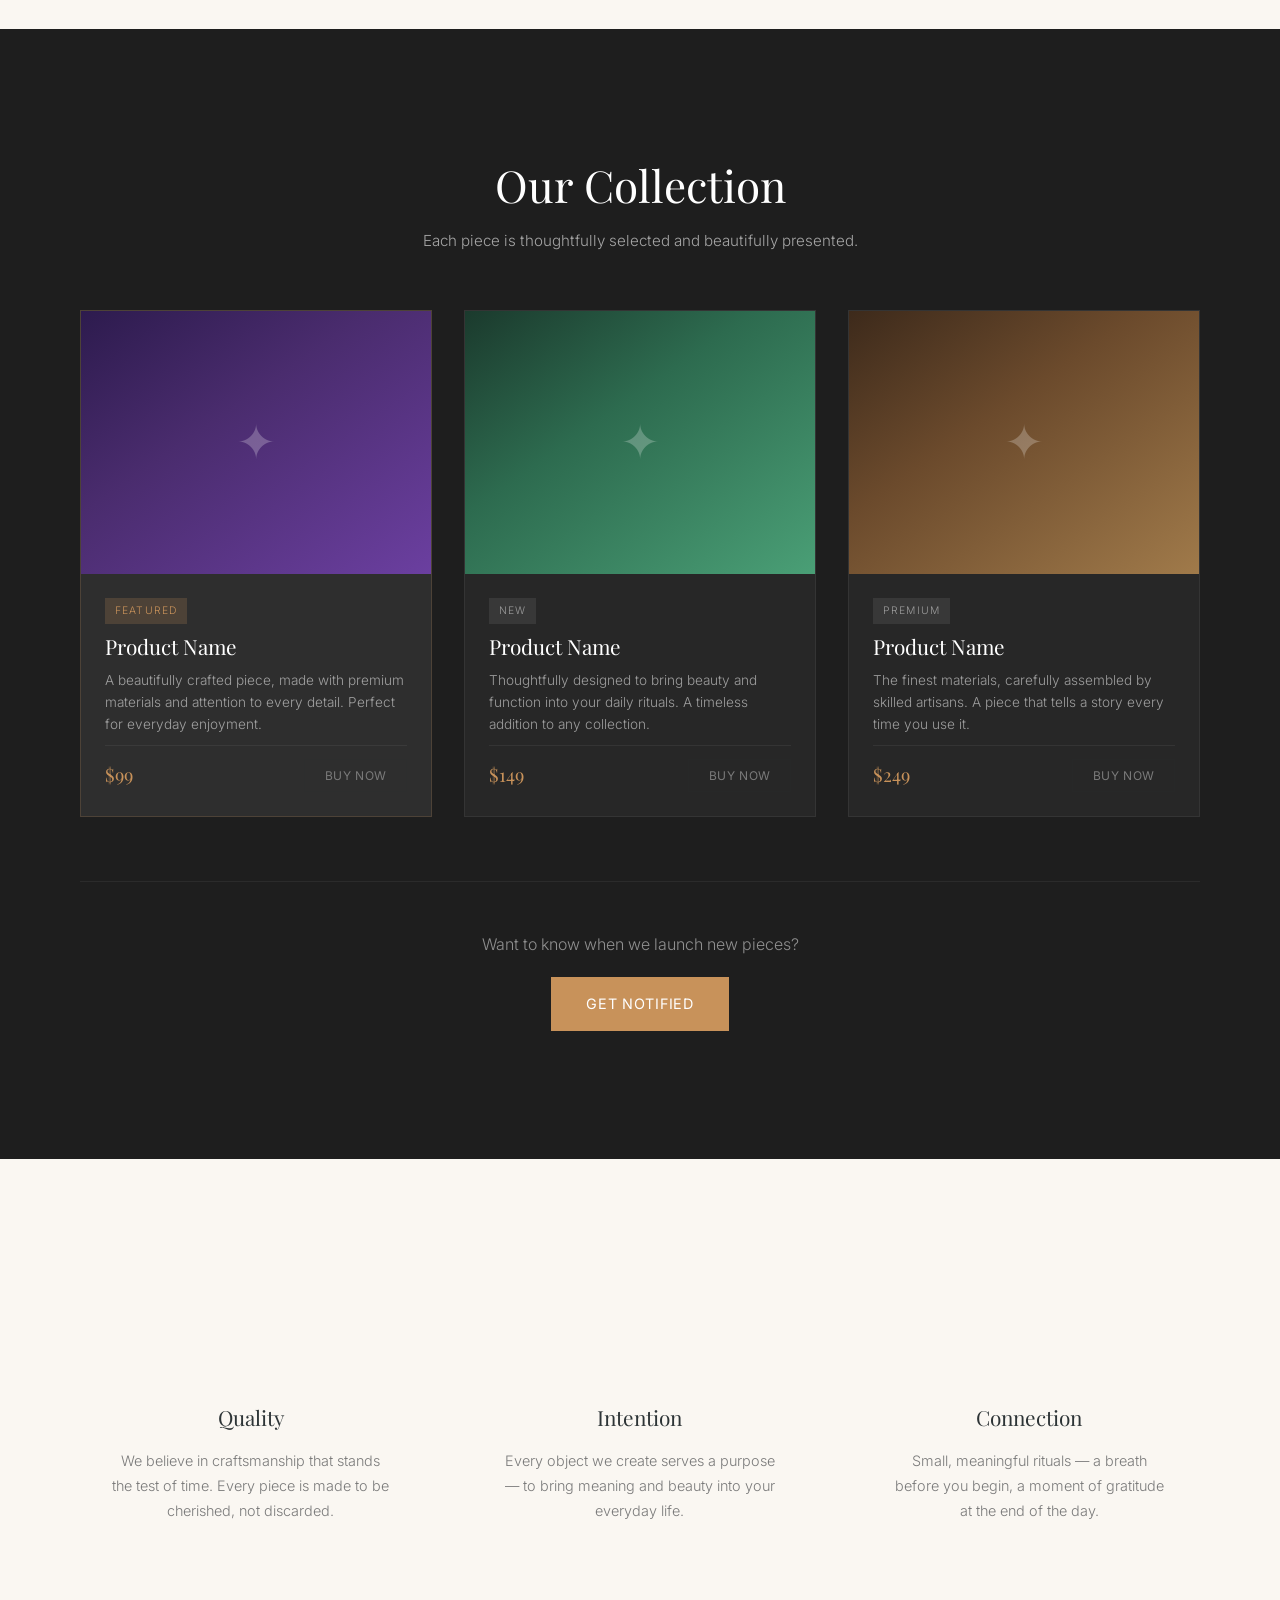
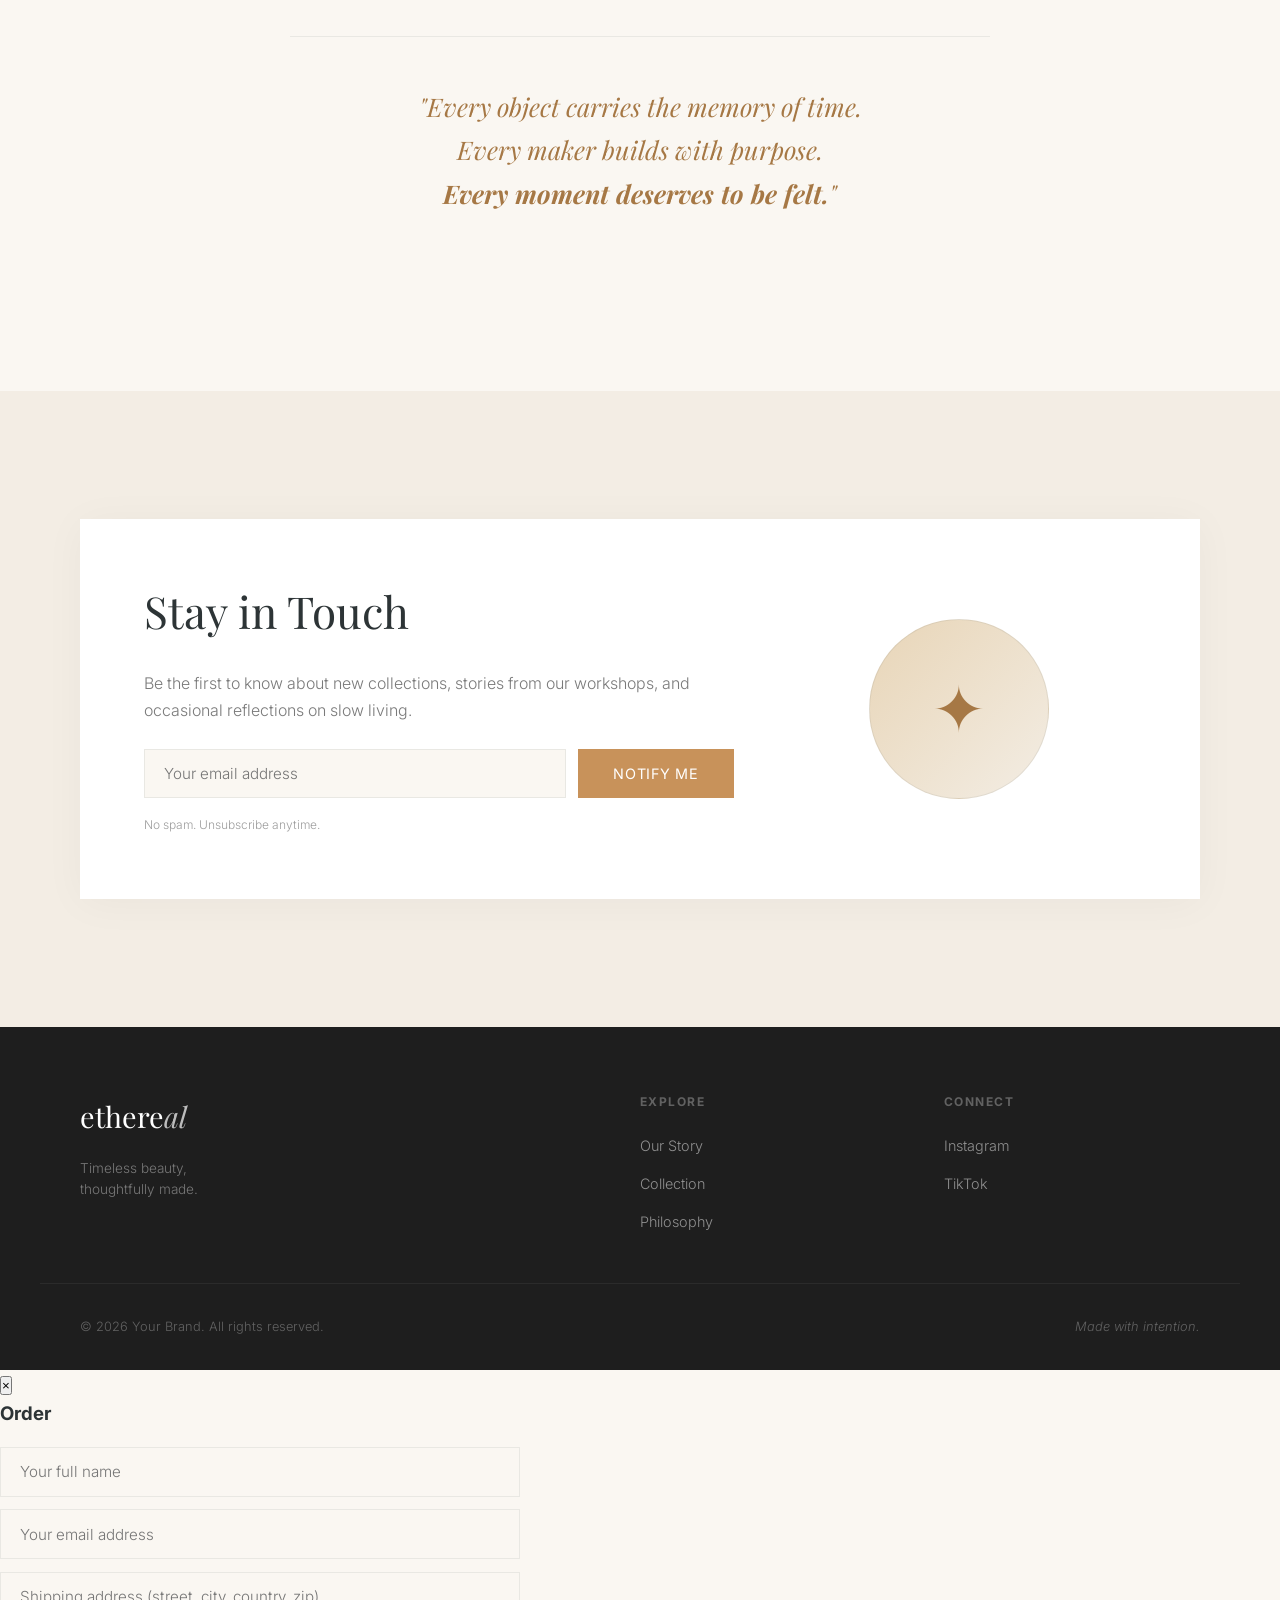
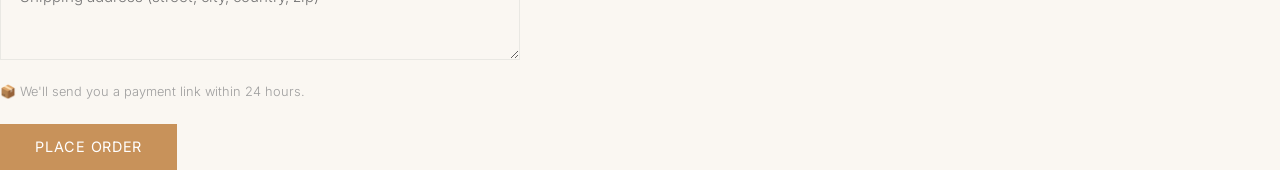
==== commit 70524456: "Add 5-color theme pack (Noir/Bloom/Zen/Ocean/Ember) - New themes.css with 5 premium color schemes + " ====
--- a/index.html
+++ b/index.html
@@ -26,6 +26,8 @@
   <link rel="preconnect" href="https://fonts.gstatic.com" crossorigin />
   <link href="https://fonts.googleapis.com/css2?family=Playfair+Display:ital,wght@0,400;0,600;1,400&family=Inter:wght@300;400;500&display=swap" rel="stylesheet" />
   <link rel="stylesheet" href="css/style.css" />
+  <!-- Theme pack: add class="theme-noir" to <html> for dark luxury variant -->
+  <link rel="stylesheet" href="css/themes.css" />
 </head>
 <body>
 
--- a/css/themes.css
+++ b/css/themes.css
@@ -0,0 +1,255 @@
+/* ============================================================
+   ETHEREAL — Theme Pack
+   5 premium color schemes for the Ethereal brand template.
+
+   Usage: Add the theme class to <html> or <body>
+   <html class="theme-noir">  →  Black & gold luxury
+   <html class="theme-bloom"> →  Soft pink beauty
+   <html class="theme-zen">   →  Earthy wellness
+   <html class="theme-ocean"> →  Deep blue jewelry
+
+   Default (no class) = Ethereal warm gold
+   ============================================================ */
+
+/* ============================================================
+   THEME: Noir — Black & Gold Luxury
+   For: Luxury fashion, premium accessories, high-end jewelry
+   ============================================================ */
+.theme-noir {
+  --color-bg: #1A1A1A;
+  --color-bg-alt: #222222;
+  --color-bg-dark: #0D0D0D;
+  --color-text: #E8E8E8;
+  --color-text-light: #999999;
+  --color-text-muted: #666666;
+  --color-accent: #C9A96E;
+  --color-accent-light: #E8D5A8;
+  --color-accent-dark: #A8884D;
+  --color-border: rgba(232, 232, 232, 0.08);
+  --color-card-bg: #222222;
+}
+
+.theme-noir .hero__bg {
+  background:
+    radial-gradient(ellipse 80% 60% at 50% 40%, rgba(201, 169, 110, 0.12) 0%, transparent 70%),
+    radial-gradient(ellipse 60% 80% at 20% 80%, rgba(201, 169, 110, 0.06) 0%, transparent 60%),
+    linear-gradient(135deg, #0D0D0D 0%, #1A1A1A 40%, #0D0D0D 100%);
+}
+
+.theme-noir .nav--scrolled {
+  background: rgba(26, 26, 26, 0.92);
+  backdrop-filter: blur(12px);
+}
+
+.theme-noir .product-card--featured {
+  border-color: rgba(201, 169, 110, 0.2);
+  background: rgba(255, 255, 255, 0.03);
+}
+
+/* Noir product placeholder gradients */
+.theme-noir .product-card__placeholder--1 {
+  background: linear-gradient(145deg, #1C1C1C 0%, #3D3D3D 40%, #5C5C5C 100%);
+}
+.theme-noir .product-card__placeholder--2 {
+  background: linear-gradient(145deg, #1A1410 0%, #3D3024 40%, #6B5540 100%);
+}
+.theme-noir .product-card__placeholder--3 {
+  background: linear-gradient(145deg, #1C1814 0%, #3D3228 40%, #6B5540 100%);
+}
+
+/* ============================================================
+   THEME: Bloom — Soft Pink Beauty
+   For: Skincare, cosmetics, feminine brands, florists
+   ============================================================ */
+.theme-bloom {
+  --color-bg: #FDF8F6;
+  --color-bg-alt: #F8EFEC;
+  --color-bg-dark: #2D2424;
+  --color-text: #3D2C2C;
+  --color-text-light: #8A7272;
+  --color-text-muted: #B8A0A0;
+  --color-accent: #D47A8A;
+  --color-accent-light: #F0D0D8;
+  --color-accent-dark: #B85E6E;
+  --color-border: rgba(61, 44, 44, 0.08);
+  --color-card-bg: #FFFFFF;
+}
+
+.theme-bloom .hero__bg {
+  background:
+    radial-gradient(ellipse 80% 60% at 50% 40%, rgba(212, 122, 138, 0.15) 0%, transparent 70%),
+    radial-gradient(ellipse 60% 80% at 20% 80%, rgba(212, 122, 138, 0.08) 0%, transparent 60%),
+    linear-gradient(135deg, #2D2424 0%, #3D2C2C 40%, #2D2424 100%);
+}
+
+.theme-bloom .nav--scrolled {
+  background: rgba(253, 248, 246, 0.92);
+}
+
+.theme-bloom .product-card--featured {
+  border-color: rgba(212, 122, 138, 0.2);
+  background: rgba(255, 255, 255, 0.07);
+}
+
+.theme-bloom .product-card__tag--featured {
+  background: rgba(212, 122, 138, 0.2);
+  color: var(--color-accent);
+}
+
+/* Bloom product placeholder gradients */
+.theme-bloom .product-card__placeholder--1 {
+  background: linear-gradient(145deg, #3D2440 0%, #6B4070 40%, #9A5CA0 100%);
+}
+.theme-bloom .product-card__placeholder--2 {
+  background: linear-gradient(145deg, #403030 0%, #705050 40%, #A07070 100%);
+}
+.theme-bloom .product-card__placeholder--3 {
+  background: linear-gradient(145deg, #402835 0%, #704860 40%, #A06880 100%);
+}
+
+/* ============================================================
+   THEME: Zen — Earthy Wellness
+   For: Tea brands, meditation, yoga, wellness, organic
+   ============================================================ */
+.theme-zen {
+  --color-bg: #F5F0EA;
+  --color-bg-alt: #EBE3DA;
+  --color-bg-dark: #1E201C;
+  --color-text: #2C2E28;
+  --color-text-light: #7A7A6E;
+  --color-text-muted: #9E9E92;
+  --color-accent: #8B9A6E;
+  --color-accent-light: #D0DDB8;
+  --color-accent-dark: #6E7D54;
+  --color-border: rgba(44, 46, 40, 0.08);
+  --color-card-bg: #FFFFFF;
+}
+
+.theme-zen .hero__bg {
+  background:
+    radial-gradient(ellipse 80% 60% at 50% 40%, rgba(139, 154, 110, 0.15) 0%, transparent 70%),
+    radial-gradient(ellipse 60% 80% at 20% 80%, rgba(139, 154, 110, 0.08) 0%, transparent 60%),
+    linear-gradient(135deg, #1E201C 0%, #2C2E28 40%, #1E201C 100%);
+}
+
+.theme-zen .nav--scrolled {
+  background: rgba(245, 240, 234, 0.92);
+}
+
+.theme-zen .product-card--featured {
+  border-color: rgba(139, 154, 110, 0.2);
+}
+
+.theme-zen .product-card__tag--featured {
+  background: rgba(139, 154, 110, 0.2);
+  color: var(--color-accent);
+}
+
+/* Zen product placeholder gradients */
+.theme-zen .product-card__placeholder--1 {
+  background: linear-gradient(145deg, #1E3D2C 0%, #3D6B54 40%, #5C9A7C 100%);
+}
+.theme-zen .product-card__placeholder--2 {
+  background: linear-gradient(145deg, #3D3528 0%, #6B5C48 40%, #9A8468 100%);
+}
+.theme-zen .product-card__placeholder--3 {
+  background: linear-gradient(145deg, #283D30 0%, #486B58 40%, #689A80 100%);
+}
+
+/* ============================================================
+   THEME: Ocean — Deep Blue Jewelry
+   For: Jewelry, travel, spa, aquatic brands
+   ============================================================ */
+.theme-ocean {
+  --color-bg: #F0F4F8;
+  --color-bg-alt: #E2EAF2;
+  --color-bg-dark: #0F1A2E;
+  --color-text: #1A2A40;
+  --color-text-light: #5A6A80;
+  --color-text-muted: #8A9AB0;
+  --color-accent: #4A8DB5;
+  --color-accent-light: #B8D8E8;
+  --color-accent-dark: #2E6D95;
+  --color-border: rgba(26, 42, 64, 0.08);
+  --color-card-bg: #FFFFFF;
+}
+
+.theme-ocean .hero__bg {
+  background:
+    radial-gradient(ellipse 80% 60% at 50% 40%, rgba(74, 141, 181, 0.15) 0%, transparent 70%),
+    radial-gradient(ellipse 60% 80% at 20% 80%, rgba(74, 141, 181, 0.08) 0%, transparent 60%),
+    linear-gradient(135deg, #0F1A2E 0%, #1A2A40 40%, #0F1A2E 100%);
+}
+
+.theme-ocean .nav--scrolled {
+  background: rgba(240, 244, 248, 0.92);
+}
+
+.theme-ocean .product-card--featured {
+  border-color: rgba(74, 141, 181, 0.2);
+}
+
+.theme-ocean .product-card__tag--featured {
+  background: rgba(74, 141, 181, 0.2);
+  color: var(--color-accent);
+}
+
+/* Ocean product placeholder gradients */
+.theme-ocean .product-card__placeholder--1 {
+  background: linear-gradient(145deg, #0E2A3D 0%, #1D4E6B 40%, #2C729A 100%);
+}
+.theme-ocean .product-card__placeholder--2 {
+  background: linear-gradient(145deg, #0A1C3D 0%, #15386B 40%, #20549A 100%);
+}
+.theme-ocean .product-card__placeholder--3 {
+  background: linear-gradient(145deg, #0D2630 0%, #1A4858 40%, #266A80 100%);
+}
+
+/* ============================================================
+   THEME: Ember — Warm Sunset
+   For: Home decor, candles, interior design
+   ============================================================ */
+.theme-ember {
+  --color-bg: #FDF5F0;
+  --color-bg-alt: #F5E8DE;
+  --color-bg-dark: #2A1E18;
+  --color-text: #3D2B20;
+  --color-text-light: #8A7060;
+  --color-text-muted: #B8A090;
+  --color-accent: #C87A4A;
+  --color-accent-light: #E8C8B0;
+  --color-accent-dark: #A85E2E;
+  --color-border: rgba(61, 43, 32, 0.08);
+  --color-card-bg: #FFFFFF;
+}
+
+.theme-ember .hero__bg {
+  background:
+    radial-gradient(ellipse 80% 60% at 50% 40%, rgba(200, 122, 74, 0.15) 0%, transparent 70%),
+    radial-gradient(ellipse 60% 80% at 20% 80%, rgba(200, 122, 74, 0.08) 0%, transparent 60%),
+    linear-gradient(135deg, #2A1E18 0%, #3D2B20 40%, #2A1E18 100%);
+}
+
+.theme-ember .nav--scrolled {
+  background: rgba(253, 245, 240, 0.92);
+}
+
+.theme-ember .product-card--featured {
+  border-color: rgba(200, 122, 74, 0.2);
+}
+
+.theme-ember .product-card__tag--featured {
+  background: rgba(200, 122, 74, 0.2);
+  color: var(--color-accent);
+}
+
+/* Ember product placeholder gradients */
+.theme-ember .product-card__placeholder--1 {
+  background: linear-gradient(145deg, #3D2818 0%, #6B4830 40%, #9A6848 100%);
+}
+.theme-ember .product-card__placeholder--2 {
+  background: linear-gradient(145deg, #3D2010 0%, #6B4020 40%, #9A6030 100%);
+}
+.theme-ember .product-card__placeholder--3 {
+  background: linear-gradient(145deg, #3D3028 0%, #6B5840 40%, #9A8060 100%);
+}
